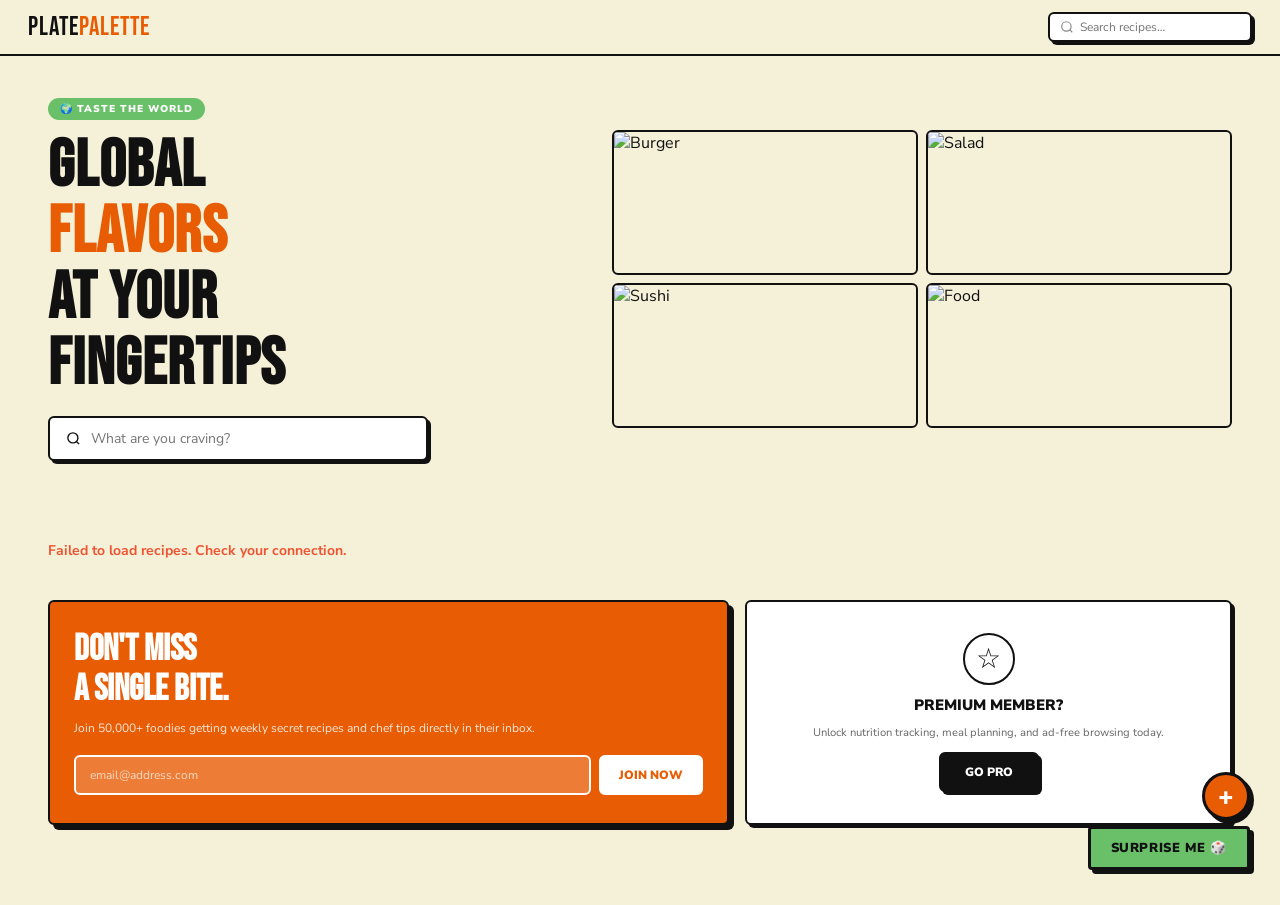
==== PlatePallate AN/html/explore.html @ 08243795 "responsive and other major updates" ====
<!DOCTYPE html>
<html lang="en">
<head>
  <meta charset="UTF-8" />
  <meta name="viewport" content="width=device-width, initial-scale=1.0" />
  <title>PlatePalette — Explore</title>
  <link rel="preconnect" href="https://fonts.googleapis.com" />
  <link rel="preconnect" href="https://fonts.gstatic.com" crossorigin />
  <link href="https://fonts.googleapis.com/css2?family=Bebas+Neue&family=Nunito+Sans:wght@400;600;700;800;900&display=swap" rel="stylesheet" />
  <link rel="stylesheet" href="../css/styles.css" />
  <link rel="stylesheet" href="../css/responsive/styles.css" />
  <link rel="stylesheet" href="../css/explore.css" />
  <link rel="stylesheet" href="../css/responsive/explore.css" />
</head>
<body>

<nav class="navbar">
  <a href="index.html" class="logo">PLATE<span>PALETTE</span></a>
  <ul class="nav-links">
  </ul>
  <div class="nav-right">
    <div class="search-box">
      <svg width="14" height="14" fill="none" stroke="currentColor" stroke-width="2" viewBox="0 0 24 24">
        <circle cx="11" cy="11" r="8"/><path d="m21 21-4.35-4.35"/>
      </svg>
      <input id="globalSearch" type="text" placeholder="Search recipes…" autocomplete="off" />
    </div>

  </div>
</nav>

<div class="app-layout">



  <main class="main-content">

    <section class="hero-section">
      <div class="hero-left">
        <div class="taste-badge">🌍 TASTE THE WORLD</div>
        <h1 class="hero-headline">GLOBAL<br><span>FLAVORS</span><br>AT YOUR<br>FINGERTIPS</h1>
        <div class="hero-search-inline">
          <svg width="15" height="15" fill="none" stroke="currentColor" stroke-width="2.2" viewBox="0 0 24 24">
            <circle cx="11" cy="11" r="8"/><path d="m21 21-4.35-4.35"/>
          </svg>
          <input id="heroSearch" type="text" placeholder="What are you craving?" autocomplete="off" />
        </div>
      </div>
      <div class="hero-right">
        <div class="hero-img-grid">
          <img src="https://images.unsplash.com/photo-1568901346375-23c9450c58cd?w=240&q=80" alt="Burger" />
          <img src="https://images.unsplash.com/photo-1546069901-ba9599a7e63c?w=240&q=80" alt="Salad" />
          <img src="https://images.unsplash.com/photo-1579871494447-9811cf80d66c?w=240&q=80" alt="Sushi" />
          <img src="https://images.unsplash.com/photo-1504674900247-0877df9cc836?w=240&q=80" alt="Food" />
        </div>

      </div>
    </section>

    <div class="explore-loading" id="exploreLoading">
      <div class="exp-spinner"></div>
      <span>Loading recipes…</span>
    </div>

    <div id="exploreContent" class="hidden">

      <section class="exp-section" id="sectionFeatured">
        <div class="exp-section-header">
          <h2 class="exp-section-title">⭐ FEATURED TODAY</h2>
          <a href="#sectionFilter" class="exp-view-all">View All →</a>
        </div>
        <div class="exp-row" id="featuredRow"></div>
      </section>

      <section class="exp-section" id="sectionBreakfast">
        <div class="exp-section-header">
          <h2 class="exp-section-title">☀️ BREAKFAST</h2>
          <button class="exp-view-all-btn" data-meal="Breakfast">See More →</button>
        </div>
        <div class="exp-row" id="breakfastRow"></div>
      </section>

      <section class="exp-section" id="sectionLunch">
        <div class="exp-section-header">
          <h2 class="exp-section-title">🥗 LUNCH</h2>
          <button class="exp-view-all-btn" data-meal="Lunch">See More →</button>
        </div>
        <div class="exp-row" id="lunchRow"></div>
      </section>

      <section class="exp-section" id="sectionDinner">
        <div class="exp-section-header">
          <h2 class="exp-section-title">🌙 DINNER</h2>
          <button class="exp-view-all-btn" data-meal="Dinner">See More →</button>
        </div>
        <div class="exp-row" id="dinnerRow"></div>
      </section>

      <section class="exp-section" id="sectionDessert">
        <div class="exp-section-header">
          <h2 class="exp-section-title">🍩 DESSERT</h2>
          <button class="exp-view-all-btn" data-meal="Dessert">See More →</button>
        </div>
        <div class="exp-row" id="dessertRow"></div>
      </section>

      <section class="exp-section" id="sectionFilter">
        <div class="exp-section-header">
          <h2 class="exp-section-title" id="filterSectionTitle">ALL RECIPES</h2>
          <span class="exp-count-badge" id="filterCount"></span>
        </div>
        <div class="exp-grid" id="filterGrid"></div>
        <div class="empty-search hidden" id="emptySearch">
          <div style="font-size:40px">🔍</div>
          <p>No recipes found. Try a different search.</p>
          <button class="btn-clear-search" id="clearSearchBtn">Clear Search</button>
        </div>
      </section>

    </div>



    <div class="bottom-section">
      <div class="newsletter-card">
        <h2>DON'T MISS<br>A SINGLE BITE.</h2>
        <p>Join 50,000+ foodies getting weekly secret recipes and chef tips directly in their inbox.</p>
        <form id="newsletterForm">
          <div class="nl-input-row">
            <input type="email" placeholder="email@address.com" />
            <button type="submit">JOIN NOW</button>
          </div>
        </form>
      </div>
      <div class="premium-card">
        <div class="premium-icon">☆</div>
        <h3>PREMIUM MEMBER?</h3>
        <p>Unlock nutrition tracking, meal planning, and ad-free browsing today.</p>
        <button class="go-pro-btn" id="goProBtn">GO PRO</button>
      </div>
    </div>

  </main>
</div>

<div class="exp-modal-overlay" id="expModalOverlay">
  <div class="exp-modal" id="expModal">
    <button class="exp-modal-close" id="expModalClose">✕</button>
    <div class="exp-modal-img-wrap">
      <img id="expModalImg" src="" alt="" />
    </div>
    <div class="exp-modal-body">
      <div class="exp-modal-tags" id="expModalTags"></div>
      <h2 class="exp-modal-title" id="expModalTitle"></h2>
      <div class="exp-modal-meta" id="expModalMeta"></div>
      <div class="exp-modal-cols">
        <div>
          <h4 class="exp-modal-col-title">🥄 Ingredients</h4>
          <ul class="exp-ing-list" id="expModalIng"></ul>
        </div>
        <div>
          <h4 class="exp-modal-col-title">👨‍🍳 Instructions</h4>
          <ol class="exp-instr-list" id="expModalInstr"></ol>
        </div>
      </div>
      <div class="exp-modal-footer-meta" id="expModalFooter"></div>
    </div>
  </div>
</div>

<div class="toast" id="toast"></div>

<script src="../js/explore.js"></script>
<a href="submit.html" class="fab-plus" title="Submit Recipe">+</a>
<a href="surprise.html" class="nav-surprise-btn">Surprise Me 🎲</a>
</body>
</html>
---- PlatePallate AN/css/styles.css ----
*, *::before, *::after { box-sizing: border-box; margin: 0; padding: 0; }

:root {
  --cream   : #f5f0d8;
  --cream2  : #ede8c4;
  --black   : #111111;
  --orange  : #e85d04;
  --orange2 : #fa7921;
  --green   : #6abf69;
  --purple  : #7b5ea7;
  --red     : #e63946;
  --blue    : #4361ee;
  --border  : 2.5px solid var(--black);
  --radius  : 6px;
  --shadow  : 3px 3px 0 var(--black);
  --shadow-lg: 5px 5px 0 var(--black);
  --font-body: 'Nunito Sans', sans-serif;
  --font-display: 'Bebas Neue', sans-serif;
}

html { scroll-behavior: smooth; }

body {
  background: var(--cream);
  font-family: var(--font-body);
  color: var(--black);
  min-height: 100vh;
}

.navbar {
  display: flex;
  align-items: center;
  justify-content: space-between;
  padding: 0 28px;
  height: 56px;
  background: var(--cream);
  border-bottom: var(--border);
  position: sticky;
  top: 0;
  z-index: 100;
}

.logo {
  font-family: var(--font-display);
  font-size: 26px;
  letter-spacing: 1px;
  color: var(--black);
  text-decoration: none;
}
.logo span { color: var(--orange); }

.nav-links {
  display: flex;
  gap: 24px;
  list-style: none;
}
.nav-links a {
  font-size: 13px;
  font-weight: 700;
  text-decoration: none;
  color: var(--black);
  transition: color .15s;
}
.nav-links a:hover { color: var(--orange); }

.nav-right { display: flex; align-items: center; gap: 12px; }

.search-box {
  display: flex;
  align-items: center;
  border: var(--border);
  border-radius: var(--radius);
  background: #fff;
  padding: 5px 10px;
  gap: 6px;
  box-shadow: var(--shadow);
}
.search-box input {
  border: none;
  outline: none;
  font-size: 12px;
  font-family: var(--font-body);
  background: transparent;
  width: 160px;
}
.search-box svg { color: #888; flex-shrink: 0; }

.avatar {
  width: 34px; height: 34px;
  border-radius: 50%;
  border: var(--border);
  background: var(--orange);
  display: grid;
  place-items: center;
  font-weight: 900;
  font-size: 14px;
  color: #fff;
  cursor: pointer;
  box-shadow: var(--shadow);
  text-decoration: none;
}

.nav-icon-btn {
  width: 34px; height: 34px;
  border: var(--border);
  border-radius: 50%;
  background: #fff;
  display: grid; place-items: center;
  text-decoration: none;
  color: var(--black);
  box-shadow: var(--shadow);
  transition: background .15s;
}
.nav-icon-btn:hover { background: var(--cream2); }

.nav-active {
  color: var(--orange) !important;
  border-bottom: 2px solid var(--orange);
  padding-bottom: 2px;
}

.nav-surprise-btn {
  position: fixed; bottom: 30px; right: 30px; z-index: 1000;
  display: inline-flex; align-items: center; justify-content: center;
  padding: 10px 20px; font-family: var(--font-body); font-weight: 900;
  font-size: 13px; text-transform: uppercase; letter-spacing: 0.05em;
  border: 3px solid var(--black); border-radius: 4px;
  background: var(--green); color: var(--black) !important;
  box-shadow: 4px 4px 0 var(--black); cursor: pointer;
  transition: transform 0.1s, box-shadow 0.1s;
  text-decoration: none;
}
.nav-surprise-btn:active { transform: translate(4px, 4px); box-shadow: 0px 0px 0 var(--black); }

.fab-plus {
  position: fixed; bottom: 80px; right: 30px; z-index: 1000;
  width: 48px; height: 48px;
  display: grid; place-items: center;
  font-size: 26px; font-weight: 900; color: #fff;
  background: var(--orange);
  border: 3px solid var(--black); border-radius: 50%;
  box-shadow: 4px 4px 0 var(--black); cursor: pointer;
  text-decoration: none;
  transition: transform 0.15s, box-shadow 0.15s;
}
.fab-plus:hover {
  transform: translate(-2px, -2px) rotate(90deg);
  box-shadow: 6px 6px 0 var(--black);
}

.app-layout {
  display: flex;
  min-height: calc(100vh - 56px);
}

.sidebar {
  width: 176px;
  flex-shrink: 0;
  border-right: var(--border);
  padding: 24px 0;
  display: flex;
  flex-direction: column;
  gap: 4px;
  position: sticky;
  top: 56px;
  height: calc(100vh - 56px);
  overflow-y: auto;
}

.sidebar-header {
  padding: 0 18px 10px;
  font-size: 11px;
  font-weight: 900;
  text-transform: uppercase;
  letter-spacing: .08em;
  color: #888;
}
.sidebar-sub {
  padding: 0 18px 16px;
  font-size: 10px;
  color: #aaa;
}

.cat-item {
  display: flex; align-items: center; gap: 10px; padding: 9px 20px;
  font-size: 13px; font-weight: 700; cursor: pointer;
  border-left: 3px solid transparent; transition: all .15s;
}
.cat-item:hover {
  background: var(--cream2); border-left-color: var(--orange); color: var(--orange);
}
.cat-item.active {
  background: #fff; border-left-color: var(--orange); border-left-width: 4px;
  color: var(--orange); box-shadow: var(--shadow);
}
.cat-item .cat-icon { font-size: 16px; }

.sidebar-bottom { margin-top: auto; padding: 16px; display: flex; flex-direction: column; gap: 8px; }

.sidebar-all-link {
  display: block;
  text-align: center;
  font-size: 12px; font-weight: 800;
  color: var(--black);
  text-decoration: none;
  border-bottom: 2px solid var(--orange);
  padding-bottom: 1px;
  width: fit-content;
  margin: 0 auto;
  transition: color .15s;
}
.sidebar-all-link:hover { color: var(--orange); }

.submit-btn {
  display: block; width: 100%; padding: 12px;
  background: var(--orange); color: #fff;
  font-family: var(--font-body); font-size: 13px; font-weight: 900;
  text-transform: uppercase; letter-spacing: .05em; text-align: center; text-decoration: none;
  border: var(--border); border-radius: var(--radius);
  box-shadow: var(--shadow); cursor: pointer;
  transition: transform .1s, box-shadow .1s;
}
.submit-btn:hover { transform: translate(-1px,-1px); box-shadow: var(--shadow-lg); }
.submit-btn:active { transform: translate(2px,2px); box-shadow: none; }

.main-content {
  flex: 1;
  padding: 40px 48px;
  max-width: 1300px;
  margin: 0 auto;
  overflow: hidden;
}

.vault-badge {
  display: inline-block;
  background: var(--purple);
  color: #fff;
  font-size: 10px;
  font-weight: 900;
  text-transform: uppercase;
  letter-spacing: .1em;
  padding: 4px 10px;
  border-radius: 20px;
  margin-bottom: 10px;
}

.vault-title {
  font-family: var(--font-display);
  font-size: 64px;
  line-height: 1;
  letter-spacing: 2px;
}
.vault-title span { color: var(--orange); }

.vault-subtitle {
  font-size: 14px;
  color: #555;
  margin-top: 8px;
  max-width: 460px;
}

.quick-sort {
  display: flex;
  align-items: center;
  gap: 10px;
  margin: 20px 0;
  flex-wrap: wrap;
}
.qs-label {
  font-size: 11px;
  font-weight: 900;
  text-transform: uppercase;
  letter-spacing: .08em;
  color: #888;
}
.qs-btn {
  padding: 7px 16px;
  font-family: var(--font-body);
  font-size: 12px;
  font-weight: 700;
  border: var(--border);
  border-radius: 20px;
  background: transparent;
  cursor: pointer;
  transition: all .15s;
}
.qs-btn:hover, .qs-btn.active {
  background: var(--orange);
  color: #fff;
  box-shadow: var(--shadow);
}

.featured-row {
  display: grid;
  grid-template-columns: 1fr 320px;
  gap: 32px;
  margin-bottom: 36px;
}

.hero-card {
  border: 2.5px solid var(--blue);
  border-radius: var(--radius);
  background: #fff;
  display: grid;
  grid-template-columns: 210px 1fr;
  overflow: hidden;
  box-shadow: var(--shadow-lg);
  position: relative;
}

.hero-img-wrap {
  position: relative;
  background: var(--cream2);
  display: flex;
  align-items: center;
  justify-content: center;
  overflow: hidden;
}
.hero-img-wrap img { width: 100%; height: 100%; object-fit: cover; }

.safe-work-label {
  position: absolute;
  bottom: 10px; left: 0; right: 0;
  text-align: center;
  font-size: 10px;
  font-weight: 700;
  color: #fff;
  background: rgba(0,0,0,.45);
  padding: 3px 0;
}

.hero-body {
  padding: 18px 16px 14px;
  display: flex;
  flex-direction: column;
}
.hero-body h2 {
  font-size: 20px;
  font-weight: 900;
  line-height: 1.2;
  margin-bottom: 8px;
}
.hero-body p {
  font-size: 12px;
  color: #555;
  line-height: 1.55;
  flex: 1;
}

.hero-tags { display: flex; gap: 6px; margin: 12px 0; }

.tag {
  padding: 3px 10px;
  font-size: 10px;
  font-weight: 900;
  text-transform: uppercase;
  border-radius: 3px;
}
.tag-green  { background: var(--green);  color: #fff; }
.tag-gray   { background: #444;          color: #fff; }
.tag-orange { background: var(--orange); color: #fff; }
.tag-red    { background: var(--red);    color: #fff; }
.tag-blue   { background: var(--blue);   color: #fff; }

.cook-btn {
  width: 100%;
  padding: 11px;
  background: var(--orange);
  color: #fff;
  font-family: var(--font-body);
  font-size: 13px;
  font-weight: 900;
  text-transform: uppercase;
  letter-spacing: .05em;
  border: var(--border);
  border-radius: var(--radius);
  cursor: pointer;
  box-shadow: var(--shadow);
  transition: transform .1s, box-shadow .1s;
}
.cook-btn:hover { transform: translate(-1px,-1px); box-shadow: var(--shadow-lg); }
.cook-btn:active { transform: translate(2px,2px); box-shadow: none; }

.side-stack { display: flex; flex-direction: column; gap: 14px; }

.small-card {
  border: var(--border);
  border-radius: var(--radius);
  background: #fff;
  overflow: hidden;
  box-shadow: var(--shadow);
  cursor: pointer;
  transition: transform .15s, box-shadow .15s;
}
.small-card:hover { transform: translate(-2px,-2px); box-shadow: var(--shadow-lg); }
.small-card .card-img {
  width: 100%; height: 130px;
  object-fit: cover;
  display: block;
  background: var(--cream2);
}
.small-card-body { padding: 10px 12px 8px; }
.small-card-body h3 { font-size: 12px; font-weight: 900; margin-bottom: 6px; }

.quick-view-btn {
  width: 100%;
  padding: 7px;
  font-family: var(--font-body);
  font-size: 11px;
  font-weight: 800;
  border: var(--border);
  border-radius: var(--radius);
  background: transparent;
  cursor: pointer;
  transition: background .15s;
}
.quick-view-btn:hover { background: var(--black); color: #fff; }

.cook-this-btn {
  width: 100%;
  padding: 7px;
  background: var(--orange);
  color: #fff;
  font-family: var(--font-body);
  font-size: 11px;
  font-weight: 800;
  border: var(--border);
  border-radius: var(--radius);
  cursor: pointer;
  box-shadow: 2px 2px 0 var(--black);
  transition: transform .1s;
}
.cook-this-btn:hover { transform: translate(-1px,-1px); box-shadow: var(--shadow); }

.card-bookmark {
  position: absolute;
  top: 8px; right: 8px;
  width: 26px; height: 26px;
  background: #fff;
  border: var(--border);
  border-radius: 4px;
  display: grid;
  place-items: center;
  cursor: pointer;
  font-size: 14px;
}

.section-title {
  font-size: 18px;
  font-weight: 900;
  display: flex;
  align-items: center;
  gap: 12px;
  margin-bottom: 16px;
}
.section-title::after {
  content: '';
  flex: 1;
  height: 2px;
  background: var(--black);
}

.recent-row {
  display: flex;
  gap: 12px;
  overflow-x: auto;
  padding-bottom: 8px;
  margin-bottom: 36px;
}
.recent-row::-webkit-scrollbar { height: 4px; }
.recent-row::-webkit-scrollbar-thumb { background: var(--orange); border-radius: 4px; }

.recent-card { flex-shrink: 0; width: 100px; cursor: pointer; }
.recent-img {
  width: 100px; height: 90px;
  border: var(--border);
  border-radius: var(--radius);
  object-fit: cover;
  background: var(--cream2);
  display: block;
  transition: transform .15s, box-shadow .15s;
}
.recent-card:hover .recent-img { transform: translate(-2px,-2px); box-shadow: var(--shadow); }
.recent-name {
  font-size: 10px;
  font-weight: 700;
  margin-top: 6px;
  text-transform: uppercase;
  letter-spacing: .04em;
}
.recent-time { font-size: 10px; color: #888; margin-top: 2px; }

.view-history-card {
  flex-shrink: 0;
  width: 100px; height: 90px;
  border: 2px dashed #bbb;
  border-radius: var(--radius);
  display: flex;
  flex-direction: column;
  align-items: center;
  justify-content: center;
  gap: 4px;
  cursor: pointer;
  color: #888;
  font-size: 10px;
  font-weight: 700;
  text-align: center;
  transition: border-color .15s, color .15s;
}
.view-history-card:hover { border-color: var(--orange); color: var(--orange); }

.collection-grid {
  display: grid;
  grid-template-columns: repeat(4, 1fr);
  gap: 32px;
  margin-bottom: 40px;
}

.coll-card {
  border: var(--border);
  border-radius: var(--radius);
  background: #fff;
  overflow: hidden;
  box-shadow: var(--shadow);
  cursor: pointer;
  transition: transform .15s, box-shadow .15s;
  display: flex;
  flex-direction: column;
}
.coll-card:hover { transform: translate(-3px,-3px); box-shadow: var(--shadow-lg); }

.coll-img-wrap { position: relative; }
.coll-img {
  width: 100%; height: 150px;
  object-fit: cover;
  display: block;
  background: var(--cream2);
}
.coll-badge {
  position: absolute;
  top: 10px; left: 10px;
  padding: 3px 8px;
  font-size: 9px;
  font-weight: 900;
  text-transform: uppercase;
  letter-spacing: .06em;
  border: var(--border);
  border-radius: 3px;
}
.badge-breakfast { background: var(--green);  color: #fff; }
.badge-spicy     { background: var(--orange); color: #fff; }
.badge-premium   { background: var(--black);  color: #fff; }
.badge-vegan     { background: var(--green);  color: #fff; }
.badge-seafood   { background: var(--blue);   color: #fff; }

.coll-body { padding: 14px 14px 12px; flex: 1; display: flex; flex-direction: column; }
.coll-body h3 { font-size: 14px; font-weight: 900; margin-bottom: 6px; }
.coll-body p  { font-size: 11px; color: #666; line-height: 1.5; flex: 1; }

.coll-footer {
  display: flex;
  align-items: center;
  gap: 8px;
  margin-top: 12px;
}
.icon-btn {
  width: 30px; height: 30px;
  border: var(--border);
  border-radius: var(--radius);
  background: transparent;
  display: grid; place-items: center;
  cursor: pointer;
  font-size: 14px;
  transition: background .15s;
}
.icon-btn:hover { background: var(--cream2); }

.coll-cook-btn {
  flex: 1;
  padding: 8px;
  border: var(--border);
  border-radius: var(--radius);
  background: transparent;
  font-family: var(--font-body);
  font-size: 12px;
  font-weight: 800;
  cursor: pointer;
  transition: background .15s;
}
.coll-cook-btn:hover { background: var(--black); color: #fff; }

.empty-state {
  text-align: center;
  padding: 60px 0;
  color: #aaa;
  display: none;
}
.empty-state .big { font-size: 48px; }
.empty-state p { font-size: 14px; margin-top: 8px; }

.fab {
  position: fixed;
  bottom: 90px; right: 28px;
  width: 48px; height: 48px;
  background: var(--green);
  border: var(--border);
  border-radius: 50%;
  display: grid; place-items: center;
  font-size: 26px;
  color: #fff;
  cursor: pointer;
  box-shadow: var(--shadow-lg);
  transition: transform .15s, box-shadow .15s;
  z-index: 200;
}
.fab:hover { transform: translate(-2px,-2px) rotate(90deg); box-shadow: 6px 6px 0 var(--black); }

.modal-overlay {
  position: fixed; inset: 0;
  background: rgba(0,0,0,.5);
  z-index: 300;
  display: flex;
  align-items: center;
  justify-content: center;
  opacity: 0; pointer-events: none;
  transition: opacity .2s;
}
.modal-overlay.open { opacity: 1; pointer-events: all; }

.modal {
  background: var(--cream);
  border: var(--border);
  border-radius: var(--radius);
  box-shadow: var(--shadow-lg);
  width: 500px;
  max-width: 92vw;
  padding: 28px;
  transform: translateY(20px);
  transition: transform .2s;
}
.modal-overlay.open .modal { transform: translateY(0); }

.modal h2 { font-size: 22px; font-weight: 900; margin-bottom: 20px; }
.modal-form { display: flex; flex-direction: column; gap: 14px; }
.form-row { display: grid; grid-template-columns: 1fr 1fr; gap: 12px; }
.form-group { display: flex; flex-direction: column; gap: 6px; }
.form-group label { font-size: 11px; font-weight: 800; text-transform: uppercase; letter-spacing: .06em; }
.form-group input,
.form-group select,
.form-group textarea {
  border: var(--border);
  border-radius: var(--radius);
  padding: 9px 12px;
  font-family: var(--font-body);
  font-size: 13px;
  background: #fff;
  outline: none;
  transition: box-shadow .15s;
}
.form-group input:focus,
.form-group select:focus,
.form-group textarea:focus { box-shadow: var(--shadow); }
.form-group textarea { resize: vertical; min-height: 80px; }
.modal-actions { display: flex; gap: 10px; margin-top: 4px; }
.cancel-btn {
  flex: 1; padding: 11px;
  font-family: var(--font-body);
  font-size: 13px; font-weight: 800;
  border: var(--border);
  border-radius: var(--radius);
  background: transparent;
  cursor: pointer;
}
.cancel-btn:hover { background: var(--cream2); }

.toast {
  position: fixed;
  bottom: 90px; right: 28px;
  background: var(--black);
  color: #fff;
  font-size: 13px;
  font-weight: 700;
  padding: 12px 20px;
  border-radius: var(--radius);
  box-shadow: var(--shadow);
  opacity: 0;
  transform: translateY(10px);
  transition: opacity .2s, transform .2s;
  z-index: 400;
  pointer-events: none;
}
.toast.show { opacity: 1; transform: translateY(0); }
---- PlatePallate AN/css/responsive/styles.css ----
/* --- styles.css --- */
@media (max-width: 768px) {
  .sidebar { display: none; }
  .vault-title { font-size: 42px; }
  .featured-row { grid-template-columns: 1fr; }
  .side-stack { flex-direction: row; overflow-x: auto; }
  .small-card { min-width: 200px; }
  .collection-grid { grid-template-columns: repeat(2, 1fr); }
  .hero-card { grid-template-columns: 1fr; }
  .hero-img-wrap { height: 180px; }
}
@media (max-width: 520px) {
  .collection-grid { grid-template-columns: 1fr; }
  .main-content { padding: 20px 16px; }
}
---- PlatePallate AN/css/explore.css ----
.nav-active {
  color: var(--orange) !important;
  border-bottom: 2px solid var(--orange);
  padding-bottom: 2px;
}

.nav-icon-btn {
  width: 34px; height: 34px;
  border: var(--border);
  border-radius: 50%;
  background: #fff;
  display: grid; place-items: center;
  text-decoration: none;
  color: var(--black);
  box-shadow: var(--shadow);
  transition: background .15s;
}
.nav-icon-btn:hover { background: var(--cream2); }

.nav-recipes-btn {
  display: inline-block;
  padding: 6px 16px;
  background: var(--black);
  color: #fff !important;
  border: var(--border);
  border-radius: var(--radius);
  box-shadow: var(--shadow);
  text-decoration: none;
  font-weight: 800;
  font-size: 13px;
  transition: background .15s, box-shadow .15s, transform .15s;
}
.nav-recipes-btn:hover {
  background: var(--orange);
  transform: translate(-1px,-1px);
  box-shadow: var(--shadow-lg);
}



.hero-section {
  display: grid;
  grid-template-columns: 1fr 1.2fr;
  gap: 48px;
  align-items: center;
  margin-bottom: 40px;
}

.taste-badge {
  display: inline-block;
  background: var(--green);
  color: #fff;
  font-size: 10px;
  font-weight: 900;
  text-transform: uppercase;
  letter-spacing: .1em;
  padding: 4px 12px;
  border-radius: 20px;
  margin-bottom: 14px;
}

.hero-headline {
  font-family: var(--font-display);
  font-size: clamp(40px, 6vw, 66px);
  line-height: 1.0;
  letter-spacing: 1px;
}
.hero-headline span { color: var(--orange); }

.hero-right { position: relative; }

.hero-img-grid {
  display: grid;
  grid-template-columns: 1fr 1fr;
  grid-template-rows: 145px 145px;
  gap: 8px;
}
.hero-img-grid img {
  width: 100%; height: 100%;
  object-fit: cover;
  border: var(--border);
  border-radius: var(--radius);
  display: block;
}

.recipe-count-badge {
  position: absolute;
  bottom: -14px; right: -14px;
  background: var(--orange);
  color: #fff;
  border: var(--border);
  border-radius: var(--radius);
  padding: 12px 16px;
  font-family: var(--font-display);
  font-size: 22px;
  line-height: 1.15;
  text-align: center;
  box-shadow: var(--shadow);
  z-index: 2;
}

.hero-search-bar {
  display: flex;
  gap: 12px;
  margin: 28px 0 36px;
}

.hero-search-input {
  flex: 1;
  display: flex;
  align-items: center;
  gap: 10px;
  border: var(--border);
  border-radius: var(--radius);
  background: #fff;
  padding: 12px 16px;
  box-shadow: var(--shadow);
}
.hero-search-input input {
  border: none; outline: none;
  font-size: 14px;
  font-family: var(--font-body);
  background: transparent;
  flex: 1;
}

.surprise-me-btn {
  padding: 12px 24px;
  background: var(--green);
  color: #fff;
  font-family: var(--font-body);
  font-size: 13px; font-weight: 900;
  text-transform: uppercase;
  letter-spacing: .05em;
  border: var(--border);
  border-radius: var(--radius);
  box-shadow: var(--shadow);
  cursor: pointer;
  white-space: nowrap;
  transition: transform .1s, box-shadow .1s;
}
.surprise-me-btn:hover { transform: translate(-1px,-1px); box-shadow: var(--shadow-lg); }

.rotd-section { margin-bottom: 36px; }

.rotd-label {
  display: inline-block;
  background: var(--orange);
  color: #fff;
  font-size: 10px; font-weight: 900;
  text-transform: uppercase;
  letter-spacing: .1em;
  padding: 4px 12px;
  border: var(--border);
  border-radius: 3px;
  margin-bottom: 12px;
}

.rotd-card {
  display: grid;
  grid-template-columns: 1fr 1fr;
  border: var(--border);
  border-radius: var(--radius);
  overflow: hidden;
  box-shadow: var(--shadow-lg);
  background: #fff;
}

.rotd-img-wrap { background: var(--cream2); }
.rotd-img-wrap img { width: 100%; height: 100%; object-fit: cover; display: block; }

.rotd-body { padding: 24px; }
.rotd-body h2 { font-size: 20px; font-weight: 900; line-height: 1.2; margin-bottom: 8px; }
.rotd-body p  { font-size: 12px; color: #555; line-height: 1.55; margin-bottom: 14px; }

.rotd-meta { display: flex; gap: 10px; margin-bottom: 14px; }
.meta-item {
  display: flex; align-items: center; gap: 5px;
  font-size: 11px; font-weight: 700;
  background: var(--cream2);
  padding: 5px 10px;
  border: var(--border);
  border-radius: 3px;
}

.key-ingredients { margin-bottom: 16px; }
.key-ingredients h4 {
  font-size: 10px; font-weight: 900;
  text-transform: uppercase;
  letter-spacing: .08em;
  color: #888;
  margin-bottom: 8px;
}

.ing-grid {
  display: grid;
  grid-template-columns: 1fr 1fr;
  gap: 4px 12px;
}
.ing-grid span {
  font-size: 11px; color: #444;
  display: flex; align-items: center; gap: 5px;
}
.dot {
  width: 6px; height: 6px;
  border-radius: 50%;
  background: var(--orange);
  flex-shrink: 0;
}

.trending-section { margin-bottom: 36px; }

.trending-header {
  display: flex; align-items: center;
  justify-content: space-between;
  margin-bottom: 16px;
}

.trending-heading { font-size: 22px; font-weight: 900; }
.trending-heading span { color: var(--orange); }

.view-all-link {
  font-size: 12px; font-weight: 800;
  color: var(--black);
  text-decoration: none;
  border-bottom: 2px solid var(--orange);
  padding-bottom: 1px;
  transition: color .15s;
}
.view-all-link:hover { color: var(--orange); }

.trending-grid {
  display: grid;
  grid-template-columns: repeat(6, 1fr);
  gap: 10px;
}

.trending-tile {
  display: flex; flex-direction: column;
  align-items: center; justify-content: center;
  gap: 8px; padding: 18px 8px;
  border: var(--border);
  border-radius: var(--radius);
  cursor: pointer;
  font-size: 10px; font-weight: 900;
  text-transform: uppercase; letter-spacing: .05em;
  box-shadow: var(--shadow);
  transition: transform .15s, box-shadow .15s;
}
.trending-tile:hover { transform: translate(-2px,-2px); box-shadow: var(--shadow-lg); }
.tile-icon { font-size: 26px; }
.tile-green  { background: var(--green);  color: #fff; }
.tile-orange { background: var(--orange); color: #fff; }
.tile-white  { background: #fff; }

.bottom-section {
  display: grid;
  grid-template-columns: 1.4fr 1fr;
  gap: 16px;
  margin-bottom: 40px;
}

.newsletter-card {
  background: var(--orange);
  border: var(--border);
  border-radius: var(--radius);
  padding: 28px 24px;
  box-shadow: var(--shadow-lg);
}
.newsletter-card h2 {
  font-family: var(--font-display);
  font-size: 36px; color: #fff;
  line-height: 1.1; margin-bottom: 10px;
}
.newsletter-card p { color: rgba(255,255,255,.85); font-size: 12px; line-height: 1.5; margin-bottom: 18px; }

.nl-input-row { display: flex; gap: 8px; }
.nl-input-row input {
  flex: 1; padding: 10px 14px;
  border: 2px solid #fff;
  border-radius: var(--radius);
  font-family: var(--font-body);
  font-size: 12px;
  background: rgba(255,255,255,.2);
  color: #fff; outline: none;
}
.nl-input-row input::placeholder { color: rgba(255,255,255,.7); }
.nl-input-row button {
  padding: 10px 18px;
  background: #fff; color: var(--orange);
  font-family: var(--font-body);
  font-size: 12px; font-weight: 900;
  border: 2px solid #fff;
  border-radius: var(--radius);
  cursor: pointer;
  transition: background .15s;
}
.nl-input-row button:hover { background: var(--cream2); }

.premium-card {
  background: #fff;
  border: var(--border);
  border-radius: var(--radius);
  padding: 28px 24px;
  box-shadow: var(--shadow);
  display: flex; flex-direction: column;
  align-items: center; text-align: center;
  justify-content: center; gap: 10px;
}
.premium-icon {
  font-size: 28px;
  border: var(--border); border-radius: 50%;
  width: 52px; height: 52px;
  display: grid; place-items: center;
}
.premium-card h3 { font-size: 15px; font-weight: 900; }
.premium-card p   { font-size: 11px; color: #666; line-height: 1.5; }

.go-pro-btn {
  padding: 10px 24px;
  background: var(--black); color: #fff;
  font-family: var(--font-body);
  font-size: 12px; font-weight: 900;
  border: var(--border);
  border-radius: var(--radius);
  cursor: pointer;
  box-shadow: var(--shadow);
  transition: transform .1s;
}
.go-pro-btn:hover { transform: translate(-1px,-1px); box-shadow: var(--shadow-lg); }

.hero-search-inline {
  display: flex; align-items: center; gap: 10px;
  border: var(--border); border-radius: var(--radius);
  background: #fff; padding: 11px 16px;
  box-shadow: var(--shadow); margin-top: 18px;
  max-width: 380px;
  transition: box-shadow .15s;
}
.hero-search-inline:focus-within { box-shadow: var(--shadow-lg); }
.hero-search-inline input {
  flex: 1; border: none; outline: none;
  font-family: var(--font-body); font-size: 14px; background: transparent;
}

.explore-loading {
  display: flex; align-items: center; gap: 14px;
  padding: 40px 0; font-size: 14px; font-weight: 700; color: #666;
}
.exp-spinner {
  width: 36px; height: 36px; flex-shrink: 0;
  border: 3px solid var(--cream2);
  border-top-color: var(--orange);
  border-radius: 50%;
  animation: expSpin .7s linear infinite;
}
@keyframes expSpin { to { transform: rotate(360deg); } }

.exp-section { margin-bottom: 36px; }
.exp-section-header {
  display: flex; align-items: center;
  justify-content: space-between; margin-bottom: 14px;
}
.exp-section-title {
  font-size: 17px; font-weight: 900;
  text-transform: uppercase; letter-spacing: .04em;
}
.exp-view-all {
  font-size: 12px; font-weight: 800;
  color: var(--black); text-decoration: none;
  border-bottom: 2px solid var(--orange); padding-bottom: 1px;
}
.exp-view-all:hover { color: var(--orange); }
.exp-view-all-btn {
  font-family: var(--font-body); font-size: 12px; font-weight: 800;
  background: none; border: none; border-bottom: 2px solid var(--orange);
  padding-bottom: 1px; cursor: pointer; color: var(--black);
}
.exp-view-all-btn:hover { color: var(--orange); }

.exp-count-badge {
  font-size: 11px; font-weight: 800; color: var(--orange);
  background: var(--cream2); border: var(--border);
  border-radius: 20px; padding: 3px 12px;
}

.exp-row {
  display: flex; gap: 24px; overflow-x: auto;
  padding-bottom: 24px; margin-bottom: 8px; scrollbar-width: thin;
}
.exp-row::-webkit-scrollbar { height: 5px; }
.exp-row::-webkit-scrollbar-track { background: var(--cream2); border-radius: 4px; }
.exp-row::-webkit-scrollbar-thumb { background: #ccc; border-radius: 4px; }

.exp-row .exp-card { flex: 0 0 220px; }

.exp-grid {
  display: grid;
  grid-template-columns: repeat(auto-fill, minmax(260px, 1fr));
  gap: 32px;
}

.exp-card {
  background: #fff;
  border: var(--border); border-radius: var(--radius);
  overflow: hidden; cursor: pointer;
  box-shadow: var(--shadow);
  transition: transform .15s, box-shadow .15s;
  display: flex; flex-direction: column;
}
.exp-card:hover { transform: translate(-2px,-2px); box-shadow: var(--shadow-lg); }

.exp-card-img {
  position: relative; height: 150px; overflow: hidden; background: var(--cream2);
}
.exp-card-img img { width: 100%; height: 100%; object-fit: cover; transition: transform .4s; }
.exp-card:hover .exp-card-img img { transform: scale(1.07); }

.exp-diff {
  position: absolute; top: 8px; left: 8px;
  font-size: 9px; font-weight: 900; text-transform: uppercase;
  padding: 3px 8px; border: var(--border); border-radius: 4px;
}
.diff-easy   { background: #dcfce7; color: #15803d; }
.diff-medium { background: #fef9c3; color: #a16207; }
.diff-hard   { background: #fee2e2; color: #b91c1c; }

.exp-meal {
  position: absolute; top: 8px; right: 8px;
  font-size: 9px; font-weight: 700; text-transform: uppercase;
  padding: 3px 8px; border: var(--border); border-radius: 4px;
  background: rgba(255,255,255,.9);
}

.exp-card-body { padding: 12px; flex: 1; display: flex; flex-direction: column; gap: 6px; }
.exp-cuisine { font-size: 10px; font-weight: 900; text-transform: uppercase; letter-spacing: .1em; color: var(--orange); }
.exp-name { font-size: 13px; font-weight: 900; line-height: 1.3; }
.exp-card-meta { display: flex; align-items: center; justify-content: space-between; font-size: 11px; }
.exp-stars { display: flex; align-items: center; gap: 2px; color: var(--orange); }
.exp-stars strong { color: var(--black); margin-left: 3px; }
.s-full, .s-half { color: var(--orange); font-size: 12px; }
.s-empty { color: #ddd; font-size: 12px; }
.exp-time { display: flex; align-items: center; gap: 3px; font-weight: 700; color: #555; }

.exp-card-footer {
  display: flex; align-items: center; justify-content: space-between;
  padding-top: 8px; border-top: 1.5px solid var(--cream2); margin-top: auto;
}
.exp-cal { font-size: 10px; font-weight: 800; padding: 3px 8px; background: var(--cream2); border: 1.5px solid #ddd; border-radius: 4px; }
.exp-view-btn {
  font-family: var(--font-body); font-size: 10px; font-weight: 900;
  text-transform: uppercase; padding: 5px 11px;
  background: var(--black); color: #fff;
  border: var(--border); border-radius: 4px; cursor: pointer;
  transition: background .15s;
}
.exp-view-btn:hover { background: var(--orange); }

.empty-search {
  padding: 48px 0; text-align: center;
  display: flex; flex-direction: column; align-items: center; gap: 12px;
}
.empty-search p { font-size: 14px; font-weight: 700; color: #666; }
.btn-clear-search {
  padding: 9px 24px; background: var(--orange); color: #fff;
  font-family: var(--font-body); font-size: 12px; font-weight: 900;
  border: var(--border); border-radius: var(--radius);
  box-shadow: var(--shadow); cursor: pointer;
}
.btn-clear-search:hover { box-shadow: var(--shadow-lg); transform: translate(-1px,-1px); }
.hidden { display: none !important; }

.exp-modal-overlay {
  position: fixed; inset: 0; z-index: 200;
  background: rgba(0,0,0,.55); backdrop-filter: blur(4px);
  display: none; align-items: center; justify-content: center; padding: 20px;
}
.exp-modal-overlay.open { display: flex; }

.exp-modal {
  background: var(--cream); border: var(--border); border-radius: 12px;
  width: 100%; max-width: 820px; max-height: 90vh; overflow-y: auto;
  box-shadow: 8px 8px 0 #111;
  opacity: 0; transform: translateY(28px) scale(.97);
  transition: opacity .3s ease, transform .3s ease;
  position: relative;
}
.exp-modal.open { opacity: 1; transform: translateY(0) scale(1); }
.exp-modal::-webkit-scrollbar { width: 5px; }
.exp-modal::-webkit-scrollbar-thumb { background: #ccc; border-radius: 4px; }

.exp-modal-close {
  position: absolute; top: 12px; right: 12px; z-index: 5;
  width: 34px; height: 34px; border: var(--border); border-radius: 50%;
  background: #fff; font-size: 13px; font-weight: 900; cursor: pointer;
  display: grid; place-items: center; box-shadow: var(--shadow);
  transition: background .15s, transform .15s;
}
.exp-modal-close:hover { background: var(--orange); color: #fff; transform: rotate(90deg); }

.exp-modal-img-wrap { height: 240px; overflow: hidden; border-radius: 10px 10px 0 0; }
.exp-modal-img-wrap img { width: 100%; height: 100%; object-fit: cover; }

.exp-modal-body { padding: 22px; }

.exp-modal-tags { display: flex; flex-wrap: wrap; gap: 6px; margin-bottom: 10px; }
.em-tag {
  padding: 3px 10px; border: var(--border); border-radius: 20px;
  font-size: 10px; font-weight: 800; text-transform: uppercase; background: var(--cream2);
}

.exp-modal-title {
  font-family: var(--font-disp, 'Bebas Neue'), sans-serif;
  font-size: clamp(22px, 4vw, 34px); line-height: 1.05; margin-bottom: 10px;
}

.exp-modal-meta {
  display: flex; flex-wrap: wrap; gap: 12px;
  font-size: 13px; font-weight: 700; margin-bottom: 18px; color: #444;
}
.exp-modal-meta .s-full, .exp-modal-meta .s-half { color: var(--orange); font-size: 13px; }

.exp-modal-cols {
  display: grid; grid-template-columns: 1fr 1fr; gap: 0;
  border: var(--border); border-radius: var(--radius); overflow: hidden; margin-bottom: 16px;
}
.exp-modal-cols > div { padding: 18px; }
.exp-modal-cols > div:first-child { border-right: var(--border); }

.exp-modal-col-title {
  font-size: 12px; font-weight: 900; text-transform: uppercase;
  letter-spacing: .07em; margin-bottom: 12px; padding-bottom: 6px;
  border-bottom: 2px solid var(--cream2);
}

.exp-ing-list { list-style: none; display: flex; flex-direction: column; gap: 7px; }
.exp-ing-list li { display: flex; align-items: center; gap: 8px; font-size: 12px; line-height: 1.4; }
.em-dot { width: 7px; height: 7px; flex-shrink: 0; border-radius: 50%; background: var(--orange); border: 1.5px solid #111; }

.exp-instr-list { padding-left: 18px; display: flex; flex-direction: column; gap: 8px; }
.exp-instr-list li { font-size: 12px; line-height: 1.6; color: #444; }
.exp-instr-list li::marker { color: var(--orange); font-weight: 900; }

.exp-modal-footer-meta { display: flex; flex-wrap: wrap; gap: 8px; }
.em-chip {
  padding: 5px 12px; background: #fff; border: var(--border);
  border-radius: 6px; font-size: 11px; font-weight: 800; box-shadow: var(--shadow);
}
---- PlatePallate AN/css/responsive/explore.css ----
/* --- explore.css --- */
@media (max-width: 768px) {
  .hero-section { grid-template-columns: 1fr; }
  .hero-headline { font-size: 48px; }
  .trending-grid { grid-template-columns: repeat(3, 1fr); }
  .bottom-section { grid-template-columns: 1fr; }
  .exp-modal-cols { grid-template-columns: 1fr; }
  .exp-modal-cols > div:first-child { border-right: none; border-bottom: var(--border); }
  .exp-grid { grid-template-columns: 1fr 1fr; }
}
@media (max-width: 480px) {
  .exp-grid { grid-template-columns: 1fr; }
  .exp-row .exp-card { flex: 0 0 180px; }
}
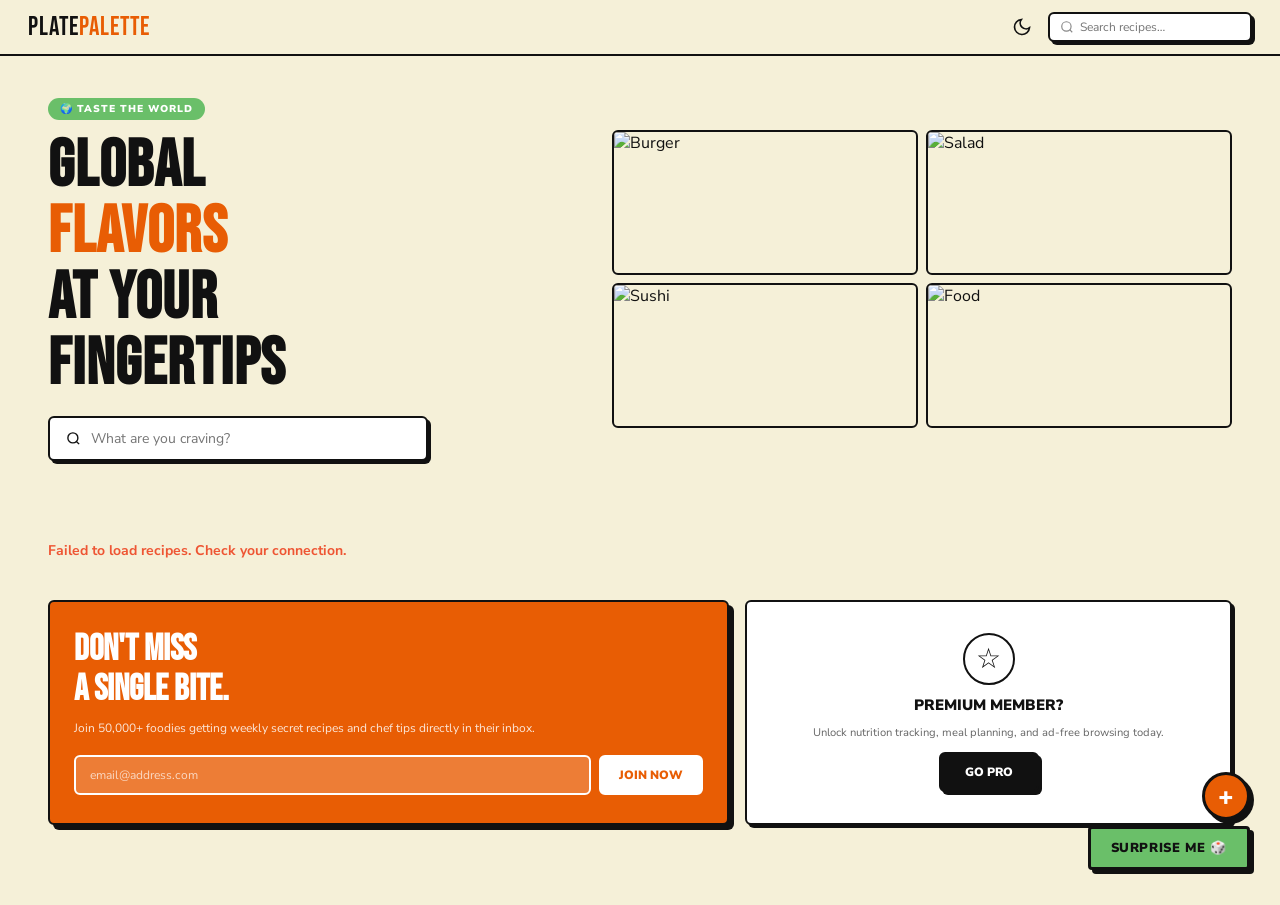
==== commit 1a0d8213: "theme" ====
--- a/PlatePallate AN/html/explore.html
+++ b/PlatePallate AN/html/explore.html
@@ -19,6 +19,10 @@
   <ul class="nav-links">
   </ul>
   <div class="nav-right">
+    <button id="themeToggleBtn" class="theme-toggle" aria-label="Toggle Dark Mode">
+      <svg class="moon-icon" width="20" height="20" fill="none" stroke="currentColor" stroke-width="2" viewBox="0 0 24 24"><path d="M21 12.79A9 9 0 1 1 11.21 3 7 7 0 0 0 21 12.79z"></path></svg>
+      <svg class="sun-icon hidden" width="20" height="20" fill="none" stroke="currentColor" stroke-width="2" viewBox="0 0 24 24"><circle cx="12" cy="12" r="5"></circle><line x1="12" y1="1" x2="12" y2="3"></line><line x1="12" y1="21" x2="12" y2="23"></line><line x1="4.22" y1="4.22" x2="5.64" y2="5.64"></line><line x1="18.36" y1="18.36" x2="19.78" y2="19.78"></line><line x1="1" y1="12" x2="3" y2="12"></line><line x1="21" y1="12" x2="23" y2="12"></line><line x1="4.22" y1="19.78" x2="5.64" y2="18.36"></line><line x1="18.36" y1="5.64" x2="19.78" y2="4.22"></line></svg>
+    </button>
     <div class="search-box">
       <svg width="14" height="14" fill="none" stroke="currentColor" stroke-width="2" viewBox="0 0 24 24">
         <circle cx="11" cy="11" r="8"/><path d="m21 21-4.35-4.35"/>
@@ -105,9 +109,21 @@
       </section>
 
       <section class="exp-section" id="sectionFilter">
-        <div class="exp-section-header">
-          <h2 class="exp-section-title" id="filterSectionTitle">ALL RECIPES</h2>
-          <span class="exp-count-badge" id="filterCount"></span>
+        <div class="exp-section-header flex-header">
+          <div class="title-wrap">
+            <h2 class="exp-section-title" id="filterSectionTitle">ALL RECIPES</h2>
+            <span class="exp-count-badge" id="filterCount"></span>
+          </div>
+          <div class="filter-controls">
+            <select id="sortSelect" class="styled-select">
+              <option value="none">Sort By Dfault</option>
+              <option value="alpha_asc">Name (A-Z)</option>
+              <option value="alpha_desc">Name (Z-A)</option>
+              <option value="rating_desc">Highest Rated</option>
+              <option value="rating_asc">Lowest Rated</option>
+              <option value="time_asc">Quickest</option>
+            </select>
+          </div>
         </div>
         <div class="exp-grid" id="filterGrid"></div>
         <div class="empty-search hidden" id="emptySearch">
--- a/PlatePallate AN/css/styles.css
+++ b/PlatePallate AN/css/styles.css
@@ -1,24 +1,32 @@
-*, *::before, *::after { box-sizing: border-box; margin: 0; padding: 0; }
+*,
+*::before,
+*::after {
+  box-sizing: border-box;
+  margin: 0;
+  padding: 0;
+}
 
 :root {
-  --cream   : #f5f0d8;
-  --cream2  : #ede8c4;
-  --black   : #111111;
-  --orange  : #e85d04;
-  --orange2 : #fa7921;
-  --green   : #6abf69;
-  --purple  : #7b5ea7;
-  --red     : #e63946;
-  --blue    : #4361ee;
-  --border  : 2.5px solid var(--black);
-  --radius  : 6px;
-  --shadow  : 3px 3px 0 var(--black);
+  --cream: #f5f0d8;
+  --cream2: #ede8c4;
+  --black: #111111;
+  --orange: #e85d04;
+  --orange2: #fa7921;
+  --green: #6abf69;
+  --purple: #7b5ea7;
+  --red: #e63946;
+  --blue: #4361ee;
+  --border: 2.5px solid var(--black);
+  --radius: 6px;
+  --shadow: 3px 3px 0 var(--black);
   --shadow-lg: 5px 5px 0 var(--black);
   --font-body: 'Nunito Sans', sans-serif;
   --font-display: 'Bebas Neue', sans-serif;
 }
 
-html { scroll-behavior: smooth; }
+html {
+  scroll-behavior: smooth;
+}
 
 body {
   background: var(--cream);
@@ -47,13 +55,17 @@
   color: var(--black);
   text-decoration: none;
 }
-.logo span { color: var(--orange); }
+
+.logo span {
+  color: var(--orange);
+}
 
 .nav-links {
   display: flex;
   gap: 24px;
   list-style: none;
 }
+
 .nav-links a {
   font-size: 13px;
   font-weight: 700;
@@ -61,9 +73,16 @@
   color: var(--black);
   transition: color .15s;
 }
-.nav-links a:hover { color: var(--orange); }
-
-.nav-right { display: flex; align-items: center; gap: 12px; }
+
+.nav-links a:hover {
+  color: var(--orange);
+}
+
+.nav-right {
+  display: flex;
+  align-items: center;
+  gap: 12px;
+}
 
 .search-box {
   display: flex;
@@ -75,6 +94,7 @@
   gap: 6px;
   box-shadow: var(--shadow);
 }
+
 .search-box input {
   border: none;
   outline: none;
@@ -83,10 +103,15 @@
   background: transparent;
   width: 160px;
 }
-.search-box svg { color: #888; flex-shrink: 0; }
+
+.search-box svg {
+  color: #888;
+  flex-shrink: 0;
+}
 
 .avatar {
-  width: 34px; height: 34px;
+  width: 34px;
+  height: 34px;
   border-radius: 50%;
   border: var(--border);
   background: var(--orange);
@@ -101,17 +126,22 @@
 }
 
 .nav-icon-btn {
-  width: 34px; height: 34px;
+  width: 34px;
+  height: 34px;
   border: var(--border);
   border-radius: 50%;
   background: #fff;
-  display: grid; place-items: center;
+  display: grid;
+  place-items: center;
   text-decoration: none;
   color: var(--black);
   box-shadow: var(--shadow);
   transition: background .15s;
 }
-.nav-icon-btn:hover { background: var(--cream2); }
+
+.nav-icon-btn:hover {
+  background: var(--cream2);
+}
 
 .nav-active {
   color: var(--orange) !important;
@@ -120,29 +150,55 @@
 }
 
 .nav-surprise-btn {
-  position: fixed; bottom: 30px; right: 30px; z-index: 1000;
-  display: inline-flex; align-items: center; justify-content: center;
-  padding: 10px 20px; font-family: var(--font-body); font-weight: 900;
-  font-size: 13px; text-transform: uppercase; letter-spacing: 0.05em;
-  border: 3px solid var(--black); border-radius: 4px;
-  background: var(--green); color: var(--black) !important;
-  box-shadow: 4px 4px 0 var(--black); cursor: pointer;
+  position: fixed;
+  bottom: 30px;
+  right: 30px;
+  z-index: 1000;
+  display: inline-flex;
+  align-items: center;
+  justify-content: center;
+  padding: 10px 20px;
+  font-family: var(--font-body);
+  font-weight: 900;
+  font-size: 13px;
+  text-transform: uppercase;
+  letter-spacing: 0.05em;
+  border: 3px solid var(--black);
+  border-radius: 4px;
+  background: var(--green);
+  color: var(--black) !important;
+  box-shadow: 4px 4px 0 var(--black);
+  cursor: pointer;
   transition: transform 0.1s, box-shadow 0.1s;
   text-decoration: none;
 }
-.nav-surprise-btn:active { transform: translate(4px, 4px); box-shadow: 0px 0px 0 var(--black); }
+
+.nav-surprise-btn:active {
+  transform: translate(4px, 4px);
+  box-shadow: 0px 0px 0 var(--black);
+}
 
 .fab-plus {
-  position: fixed; bottom: 80px; right: 30px; z-index: 1000;
-  width: 48px; height: 48px;
-  display: grid; place-items: center;
-  font-size: 26px; font-weight: 900; color: #fff;
+  position: fixed;
+  bottom: 80px;
+  right: 30px;
+  z-index: 1000;
+  width: 48px;
+  height: 48px;
+  display: grid;
+  place-items: center;
+  font-size: 26px;
+  font-weight: 900;
+  color: #fff;
   background: var(--orange);
-  border: 3px solid var(--black); border-radius: 50%;
-  box-shadow: 4px 4px 0 var(--black); cursor: pointer;
+  border: 3px solid var(--black);
+  border-radius: 50%;
+  box-shadow: 4px 4px 0 var(--black);
+  cursor: pointer;
   text-decoration: none;
   transition: transform 0.15s, box-shadow 0.15s;
 }
+
 .fab-plus:hover {
   transform: translate(-2px, -2px) rotate(90deg);
   box-shadow: 6px 6px 0 var(--black);
@@ -175,6 +231,7 @@
   letter-spacing: .08em;
   color: #888;
 }
+
 .sidebar-sub {
   padding: 0 18px 16px;
   font-size: 10px;
@@ -182,25 +239,48 @@
 }
 
 .cat-item {
-  display: flex; align-items: center; gap: 10px; padding: 9px 20px;
-  font-size: 13px; font-weight: 700; cursor: pointer;
-  border-left: 3px solid transparent; transition: all .15s;
-}
+  display: flex;
+  align-items: center;
+  gap: 10px;
+  padding: 9px 20px;
+  font-size: 13px;
+  font-weight: 700;
+  cursor: pointer;
+  border-left: 3px solid transparent;
+  transition: all .15s;
+}
+
 .cat-item:hover {
-  background: var(--cream2); border-left-color: var(--orange); color: var(--orange);
-}
+  background: var(--cream2);
+  border-left-color: var(--orange);
+  color: var(--orange);
+}
+
 .cat-item.active {
-  background: #fff; border-left-color: var(--orange); border-left-width: 4px;
-  color: var(--orange); box-shadow: var(--shadow);
-}
-.cat-item .cat-icon { font-size: 16px; }
-
-.sidebar-bottom { margin-top: auto; padding: 16px; display: flex; flex-direction: column; gap: 8px; }
+  background: #fff;
+  border-left-color: var(--orange);
+  border-left-width: 4px;
+  color: var(--orange);
+  box-shadow: var(--shadow);
+}
+
+.cat-item .cat-icon {
+  font-size: 16px;
+}
+
+.sidebar-bottom {
+  margin-top: auto;
+  padding: 16px;
+  display: flex;
+  flex-direction: column;
+  gap: 8px;
+}
 
 .sidebar-all-link {
   display: block;
   text-align: center;
-  font-size: 12px; font-weight: 800;
+  font-size: 12px;
+  font-weight: 800;
   color: var(--black);
   text-decoration: none;
   border-bottom: 2px solid var(--orange);
@@ -209,19 +289,40 @@
   margin: 0 auto;
   transition: color .15s;
 }
-.sidebar-all-link:hover { color: var(--orange); }
+
+.sidebar-all-link:hover {
+  color: var(--orange);
+}
 
 .submit-btn {
-  display: block; width: 100%; padding: 12px;
-  background: var(--orange); color: #fff;
-  font-family: var(--font-body); font-size: 13px; font-weight: 900;
-  text-transform: uppercase; letter-spacing: .05em; text-align: center; text-decoration: none;
-  border: var(--border); border-radius: var(--radius);
-  box-shadow: var(--shadow); cursor: pointer;
+  display: block;
+  width: 100%;
+  padding: 12px;
+  background: var(--orange);
+  color: #fff;
+  font-family: var(--font-body);
+  font-size: 13px;
+  font-weight: 900;
+  text-transform: uppercase;
+  letter-spacing: .05em;
+  text-align: center;
+  text-decoration: none;
+  border: var(--border);
+  border-radius: var(--radius);
+  box-shadow: var(--shadow);
+  cursor: pointer;
   transition: transform .1s, box-shadow .1s;
 }
-.submit-btn:hover { transform: translate(-1px,-1px); box-shadow: var(--shadow-lg); }
-.submit-btn:active { transform: translate(2px,2px); box-shadow: none; }
+
+.submit-btn:hover {
+  transform: translate(-1px, -1px);
+  box-shadow: var(--shadow-lg);
+}
+
+.submit-btn:active {
+  transform: translate(2px, 2px);
+  box-shadow: none;
+}
 
 .main-content {
   flex: 1;
@@ -250,7 +351,10 @@
   line-height: 1;
   letter-spacing: 2px;
 }
-.vault-title span { color: var(--orange); }
+
+.vault-title span {
+  color: var(--orange);
+}
 
 .vault-subtitle {
   font-size: 14px;
@@ -266,6 +370,7 @@
   margin: 20px 0;
   flex-wrap: wrap;
 }
+
 .qs-label {
   font-size: 11px;
   font-weight: 900;
@@ -273,6 +378,7 @@
   letter-spacing: .08em;
   color: #888;
 }
+
 .qs-btn {
   padding: 7px 16px;
   font-family: var(--font-body);
@@ -284,7 +390,9 @@
   cursor: pointer;
   transition: all .15s;
 }
-.qs-btn:hover, .qs-btn.active {
+
+.qs-btn:hover,
+.qs-btn.active {
   background: var(--orange);
   color: #fff;
   box-shadow: var(--shadow);
@@ -316,16 +424,23 @@
   justify-content: center;
   overflow: hidden;
 }
-.hero-img-wrap img { width: 100%; height: 100%; object-fit: cover; }
+
+.hero-img-wrap img {
+  width: 100%;
+  height: 100%;
+  object-fit: cover;
+}
 
 .safe-work-label {
   position: absolute;
-  bottom: 10px; left: 0; right: 0;
+  bottom: 10px;
+  left: 0;
+  right: 0;
   text-align: center;
   font-size: 10px;
   font-weight: 700;
   color: #fff;
-  background: rgba(0,0,0,.45);
+  background: rgba(0, 0, 0, .45);
   padding: 3px 0;
 }
 
@@ -334,12 +449,14 @@
   display: flex;
   flex-direction: column;
 }
+
 .hero-body h2 {
   font-size: 20px;
   font-weight: 900;
   line-height: 1.2;
   margin-bottom: 8px;
 }
+
 .hero-body p {
   font-size: 12px;
   color: #555;
@@ -347,7 +464,11 @@
   flex: 1;
 }
 
-.hero-tags { display: flex; gap: 6px; margin: 12px 0; }
+.hero-tags {
+  display: flex;
+  gap: 6px;
+  margin: 12px 0;
+}
 
 .tag {
   padding: 3px 10px;
@@ -356,11 +477,31 @@
   text-transform: uppercase;
   border-radius: 3px;
 }
-.tag-green  { background: var(--green);  color: #fff; }
-.tag-gray   { background: #444;          color: #fff; }
-.tag-orange { background: var(--orange); color: #fff; }
-.tag-red    { background: var(--red);    color: #fff; }
-.tag-blue   { background: var(--blue);   color: #fff; }
+
+.tag-green {
+  background: var(--green);
+  color: #fff;
+}
+
+.tag-gray {
+  background: #444;
+  color: #fff;
+}
+
+.tag-orange {
+  background: var(--orange);
+  color: #fff;
+}
+
+.tag-red {
+  background: var(--red);
+  color: #fff;
+}
+
+.tag-blue {
+  background: var(--blue);
+  color: #fff;
+}
 
 .cook-btn {
   width: 100%;
@@ -378,10 +519,22 @@
   box-shadow: var(--shadow);
   transition: transform .1s, box-shadow .1s;
 }
-.cook-btn:hover { transform: translate(-1px,-1px); box-shadow: var(--shadow-lg); }
-.cook-btn:active { transform: translate(2px,2px); box-shadow: none; }
-
-.side-stack { display: flex; flex-direction: column; gap: 14px; }
+
+.cook-btn:hover {
+  transform: translate(-1px, -1px);
+  box-shadow: var(--shadow-lg);
+}
+
+.cook-btn:active {
+  transform: translate(2px, 2px);
+  box-shadow: none;
+}
+
+.side-stack {
+  display: flex;
+  flex-direction: column;
+  gap: 14px;
+}
 
 .small-card {
   border: var(--border);
@@ -392,15 +545,29 @@
   cursor: pointer;
   transition: transform .15s, box-shadow .15s;
 }
-.small-card:hover { transform: translate(-2px,-2px); box-shadow: var(--shadow-lg); }
+
+.small-card:hover {
+  transform: translate(-2px, -2px);
+  box-shadow: var(--shadow-lg);
+}
+
 .small-card .card-img {
-  width: 100%; height: 130px;
+  width: 100%;
+  height: 130px;
   object-fit: cover;
   display: block;
   background: var(--cream2);
 }
-.small-card-body { padding: 10px 12px 8px; }
-.small-card-body h3 { font-size: 12px; font-weight: 900; margin-bottom: 6px; }
+
+.small-card-body {
+  padding: 10px 12px 8px;
+}
+
+.small-card-body h3 {
+  font-size: 12px;
+  font-weight: 900;
+  margin-bottom: 6px;
+}
 
 .quick-view-btn {
   width: 100%;
@@ -414,7 +581,11 @@
   cursor: pointer;
   transition: background .15s;
 }
-.quick-view-btn:hover { background: var(--black); color: #fff; }
+
+.quick-view-btn:hover {
+  background: var(--black);
+  color: #fff;
+}
 
 .cook-this-btn {
   width: 100%;
@@ -430,12 +601,18 @@
   box-shadow: 2px 2px 0 var(--black);
   transition: transform .1s;
 }
-.cook-this-btn:hover { transform: translate(-1px,-1px); box-shadow: var(--shadow); }
+
+.cook-this-btn:hover {
+  transform: translate(-1px, -1px);
+  box-shadow: var(--shadow);
+}
 
 .card-bookmark {
   position: absolute;
-  top: 8px; right: 8px;
-  width: 26px; height: 26px;
+  top: 8px;
+  right: 8px;
+  width: 26px;
+  height: 26px;
   background: #fff;
   border: var(--border);
   border-radius: 4px;
@@ -453,6 +630,7 @@
   gap: 12px;
   margin-bottom: 16px;
 }
+
 .section-title::after {
   content: '';
   flex: 1;
@@ -467,12 +645,25 @@
   padding-bottom: 8px;
   margin-bottom: 36px;
 }
-.recent-row::-webkit-scrollbar { height: 4px; }
-.recent-row::-webkit-scrollbar-thumb { background: var(--orange); border-radius: 4px; }
-
-.recent-card { flex-shrink: 0; width: 100px; cursor: pointer; }
+
+.recent-row::-webkit-scrollbar {
+  height: 4px;
+}
+
+.recent-row::-webkit-scrollbar-thumb {
+  background: var(--orange);
+  border-radius: 4px;
+}
+
+.recent-card {
+  flex-shrink: 0;
+  width: 100px;
+  cursor: pointer;
+}
+
 .recent-img {
-  width: 100px; height: 90px;
+  width: 100px;
+  height: 90px;
   border: var(--border);
   border-radius: var(--radius);
   object-fit: cover;
@@ -480,7 +671,12 @@
   display: block;
   transition: transform .15s, box-shadow .15s;
 }
-.recent-card:hover .recent-img { transform: translate(-2px,-2px); box-shadow: var(--shadow); }
+
+.recent-card:hover .recent-img {
+  transform: translate(-2px, -2px);
+  box-shadow: var(--shadow);
+}
+
 .recent-name {
   font-size: 10px;
   font-weight: 700;
@@ -488,11 +684,17 @@
   text-transform: uppercase;
   letter-spacing: .04em;
 }
-.recent-time { font-size: 10px; color: #888; margin-top: 2px; }
+
+.recent-time {
+  font-size: 10px;
+  color: #888;
+  margin-top: 2px;
+}
 
 .view-history-card {
   flex-shrink: 0;
-  width: 100px; height: 90px;
+  width: 100px;
+  height: 90px;
   border: 2px dashed #bbb;
   border-radius: var(--radius);
   display: flex;
@@ -507,7 +709,11 @@
   text-align: center;
   transition: border-color .15s, color .15s;
 }
-.view-history-card:hover { border-color: var(--orange); color: var(--orange); }
+
+.view-history-card:hover {
+  border-color: var(--orange);
+  color: var(--orange);
+}
 
 .collection-grid {
   display: grid;
@@ -527,18 +733,28 @@
   display: flex;
   flex-direction: column;
 }
-.coll-card:hover { transform: translate(-3px,-3px); box-shadow: var(--shadow-lg); }
-
-.coll-img-wrap { position: relative; }
+
+.coll-card:hover {
+  transform: translate(-3px, -3px);
+  box-shadow: var(--shadow-lg);
+}
+
+.coll-img-wrap {
+  position: relative;
+}
+
 .coll-img {
-  width: 100%; height: 150px;
+  width: 100%;
+  height: 150px;
   object-fit: cover;
   display: block;
   background: var(--cream2);
 }
+
 .coll-badge {
   position: absolute;
-  top: 10px; left: 10px;
+  top: 10px;
+  left: 10px;
   padding: 3px 8px;
   font-size: 9px;
   font-weight: 900;
@@ -547,15 +763,51 @@
   border: var(--border);
   border-radius: 3px;
 }
-.badge-breakfast { background: var(--green);  color: #fff; }
-.badge-spicy     { background: var(--orange); color: #fff; }
-.badge-premium   { background: var(--black);  color: #fff; }
-.badge-vegan     { background: var(--green);  color: #fff; }
-.badge-seafood   { background: var(--blue);   color: #fff; }
-
-.coll-body { padding: 14px 14px 12px; flex: 1; display: flex; flex-direction: column; }
-.coll-body h3 { font-size: 14px; font-weight: 900; margin-bottom: 6px; }
-.coll-body p  { font-size: 11px; color: #666; line-height: 1.5; flex: 1; }
+
+.badge-breakfast {
+  background: var(--green);
+  color: #fff;
+}
+
+.badge-spicy {
+  background: var(--orange);
+  color: #fff;
+}
+
+.badge-premium {
+  background: var(--black);
+  color: #fff;
+}
+
+.badge-vegan {
+  background: var(--green);
+  color: #fff;
+}
+
+.badge-seafood {
+  background: var(--blue);
+  color: #fff;
+}
+
+.coll-body {
+  padding: 14px 14px 12px;
+  flex: 1;
+  display: flex;
+  flex-direction: column;
+}
+
+.coll-body h3 {
+  font-size: 14px;
+  font-weight: 900;
+  margin-bottom: 6px;
+}
+
+.coll-body p {
+  font-size: 11px;
+  color: #666;
+  line-height: 1.5;
+  flex: 1;
+}
 
 .coll-footer {
   display: flex;
@@ -563,17 +815,23 @@
   gap: 8px;
   margin-top: 12px;
 }
+
 .icon-btn {
-  width: 30px; height: 30px;
+  width: 30px;
+  height: 30px;
   border: var(--border);
   border-radius: var(--radius);
   background: transparent;
-  display: grid; place-items: center;
+  display: grid;
+  place-items: center;
   cursor: pointer;
   font-size: 14px;
   transition: background .15s;
 }
-.icon-btn:hover { background: var(--cream2); }
+
+.icon-btn:hover {
+  background: var(--cream2);
+}
 
 .coll-cook-btn {
   flex: 1;
@@ -587,7 +845,11 @@
   cursor: pointer;
   transition: background .15s;
 }
-.coll-cook-btn:hover { background: var(--black); color: #fff; }
+
+.coll-cook-btn:hover {
+  background: var(--black);
+  color: #fff;
+}
 
 .empty-state {
   text-align: center;
@@ -595,17 +857,27 @@
   color: #aaa;
   display: none;
 }
-.empty-state .big { font-size: 48px; }
-.empty-state p { font-size: 14px; margin-top: 8px; }
+
+.empty-state .big {
+  font-size: 48px;
+}
+
+.empty-state p {
+  font-size: 14px;
+  margin-top: 8px;
+}
 
 .fab {
   position: fixed;
-  bottom: 90px; right: 28px;
-  width: 48px; height: 48px;
+  bottom: 90px;
+  right: 28px;
+  width: 48px;
+  height: 48px;
   background: var(--green);
   border: var(--border);
   border-radius: 50%;
-  display: grid; place-items: center;
+  display: grid;
+  place-items: center;
   font-size: 26px;
   color: #fff;
   cursor: pointer;
@@ -613,19 +885,29 @@
   transition: transform .15s, box-shadow .15s;
   z-index: 200;
 }
-.fab:hover { transform: translate(-2px,-2px) rotate(90deg); box-shadow: 6px 6px 0 var(--black); }
+
+.fab:hover {
+  transform: translate(-2px, -2px) rotate(90deg);
+  box-shadow: 6px 6px 0 var(--black);
+}
 
 .modal-overlay {
-  position: fixed; inset: 0;
-  background: rgba(0,0,0,.5);
+  position: fixed;
+  inset: 0;
+  background: rgba(0, 0, 0, .5);
   z-index: 300;
   display: flex;
   align-items: center;
   justify-content: center;
-  opacity: 0; pointer-events: none;
+  opacity: 0;
+  pointer-events: none;
   transition: opacity .2s;
 }
-.modal-overlay.open { opacity: 1; pointer-events: all; }
+
+.modal-overlay.open {
+  opacity: 1;
+  pointer-events: all;
+}
 
 .modal {
   background: var(--cream);
@@ -638,13 +920,42 @@
   transform: translateY(20px);
   transition: transform .2s;
 }
-.modal-overlay.open .modal { transform: translateY(0); }
-
-.modal h2 { font-size: 22px; font-weight: 900; margin-bottom: 20px; }
-.modal-form { display: flex; flex-direction: column; gap: 14px; }
-.form-row { display: grid; grid-template-columns: 1fr 1fr; gap: 12px; }
-.form-group { display: flex; flex-direction: column; gap: 6px; }
-.form-group label { font-size: 11px; font-weight: 800; text-transform: uppercase; letter-spacing: .06em; }
+
+.modal-overlay.open .modal {
+  transform: translateY(0);
+}
+
+.modal h2 {
+  font-size: 22px;
+  font-weight: 900;
+  margin-bottom: 20px;
+}
+
+.modal-form {
+  display: flex;
+  flex-direction: column;
+  gap: 14px;
+}
+
+.form-row {
+  display: grid;
+  grid-template-columns: 1fr 1fr;
+  gap: 12px;
+}
+
+.form-group {
+  display: flex;
+  flex-direction: column;
+  gap: 6px;
+}
+
+.form-group label {
+  font-size: 11px;
+  font-weight: 800;
+  text-transform: uppercase;
+  letter-spacing: .06em;
+}
+
 .form-group input,
 .form-group select,
 .form-group textarea {
@@ -657,25 +968,44 @@
   outline: none;
   transition: box-shadow .15s;
 }
+
 .form-group input:focus,
 .form-group select:focus,
-.form-group textarea:focus { box-shadow: var(--shadow); }
-.form-group textarea { resize: vertical; min-height: 80px; }
-.modal-actions { display: flex; gap: 10px; margin-top: 4px; }
+.form-group textarea:focus {
+  box-shadow: var(--shadow);
+}
+
+.form-group textarea {
+  resize: vertical;
+  min-height: 80px;
+}
+
+.modal-actions {
+  display: flex;
+  gap: 10px;
+  margin-top: 4px;
+}
+
 .cancel-btn {
-  flex: 1; padding: 11px;
+  flex: 1;
+  padding: 11px;
   font-family: var(--font-body);
-  font-size: 13px; font-weight: 800;
+  font-size: 13px;
+  font-weight: 800;
   border: var(--border);
   border-radius: var(--radius);
   background: transparent;
   cursor: pointer;
 }
-.cancel-btn:hover { background: var(--cream2); }
+
+.cancel-btn:hover {
+  background: var(--cream2);
+}
 
 .toast {
   position: fixed;
-  bottom: 90px; right: 28px;
+  bottom: 90px;
+  right: 28px;
   background: var(--black);
   color: #fff;
   font-size: 13px;
@@ -689,6 +1019,97 @@
   z-index: 400;
   pointer-events: none;
 }
-.toast.show { opacity: 1; transform: translateY(0); }
-
-
+
+.toast.show {
+  opacity: 1;
+  transform: translateY(0);
+}
+
+/* --- Dark Mode Overrides --- */
+body.dark-mode {
+  --cream: #18191a;
+  --cream2: #242526;
+  --black: #e4e6eb;
+  background: var(--cream);
+  color: var(--black);
+}
+
+body.dark-mode .nav-icon-btn,
+body.dark-mode .search-box,
+body.dark-mode .cat-item.active,
+body.dark-mode .hero-search-input,
+body.dark-mode .rotd-card,
+body.dark-mode .small-card,
+body.dark-mode .card-bookmark,
+body.dark-mode .coll-card,
+body.dark-mode .form-group input,
+body.dark-mode .form-group select,
+body.dark-mode .form-group textarea,
+body.dark-mode .exp-card,
+body.dark-mode .styled-select,
+body.dark-mode .exp-like-btn,
+body.dark-mode .premium-card {
+  background: var(--cream2);
+  color: var(--black);
+}
+
+body.dark-mode .exp-modal-close,
+body.dark-mode .em-chip {
+  background: var(--cream2);
+  color: var(--black);
+}
+
+/* Fix text and border contrasts in dark mode */
+body.dark-mode input,
+body.dark-mode select {
+  color: var(--black);
+}
+
+body.dark-mode .nav-surprise-btn,
+body.dark-mode .fab-plus {
+  color: #18191a !important;
+}
+
+body.dark-mode .hero-card {
+  background: var(--cream2);
+}
+
+body.dark-mode .hero-img-wrap {
+  background: var(--cream);
+}
+
+body.dark-mode .exp-card-img {
+  background: var(--cream);
+}
+
+body.dark-mode .search-box {
+  background: var(--cream2);
+}
+
+body.dark-mode .search-box input {
+  color: var(--black);
+}
+
+body.dark-mode .search-box input::placeholder {
+  color: #888;
+}
+
+body.dark-mode .hero-search-input {
+  background: var(--cream2);
+}
+
+body.dark-mode .hero-search-input input {
+  color: var(--black);
+}
+
+body.dark-mode .hero-search-input input::placeholder {
+  color: #888;
+}
+
+body.dark-mode .exp-modal {
+  background: var(--cream2);
+}
+
+body.dark-mode .modal {
+  background: var(--cream2);
+}
--- a/PlatePallate AN/css/explore.css
+++ b/PlatePallate AN/css/explore.css
@@ -547,4 +547,30 @@
   border-radius: 6px; font-size: 11px; font-weight: 800; box-shadow: var(--shadow);
 }
 
-
+/* --- New Implementation: Theme Toggle & Filters & Likes --- */
+.theme-toggle {
+  background: transparent; border: none; cursor: pointer;
+  display: flex; align-items: center; justify-content: center;
+  color: var(--black); padding: 4px;
+}
+.theme-toggle:hover { color: var(--orange); }
+
+.flex-header { display: flex; justify-content: space-between; align-items: center; }
+.title-wrap { display: flex; align-items: center; gap: 12px; }
+.filter-controls { display: flex; align-items: center; }
+
+.styled-select {
+  padding: 8px 12px; border: var(--border); border-radius: var(--radius);
+  font-family: var(--font-body); font-size: 13px; font-weight: 800;
+  background: #fff; color: #111; outline: none; box-shadow: var(--shadow); cursor: pointer;
+}
+
+.exp-like-btn {
+  position: absolute; top: 10px; right: 10px; z-index: 10;
+  border: var(--border); border-radius: 50%; background: #fff;
+  width: 34px; height: 34px; display: grid; place-items: center;
+  cursor: pointer; color: #ccc; box-shadow: 2px 2px 0 var(--black);
+  transition: transform .15s, color .15s;
+}
+.exp-like-btn.liked { color: var(--red); }
+.exp-like-btn:hover { transform: scale(1.1); }
